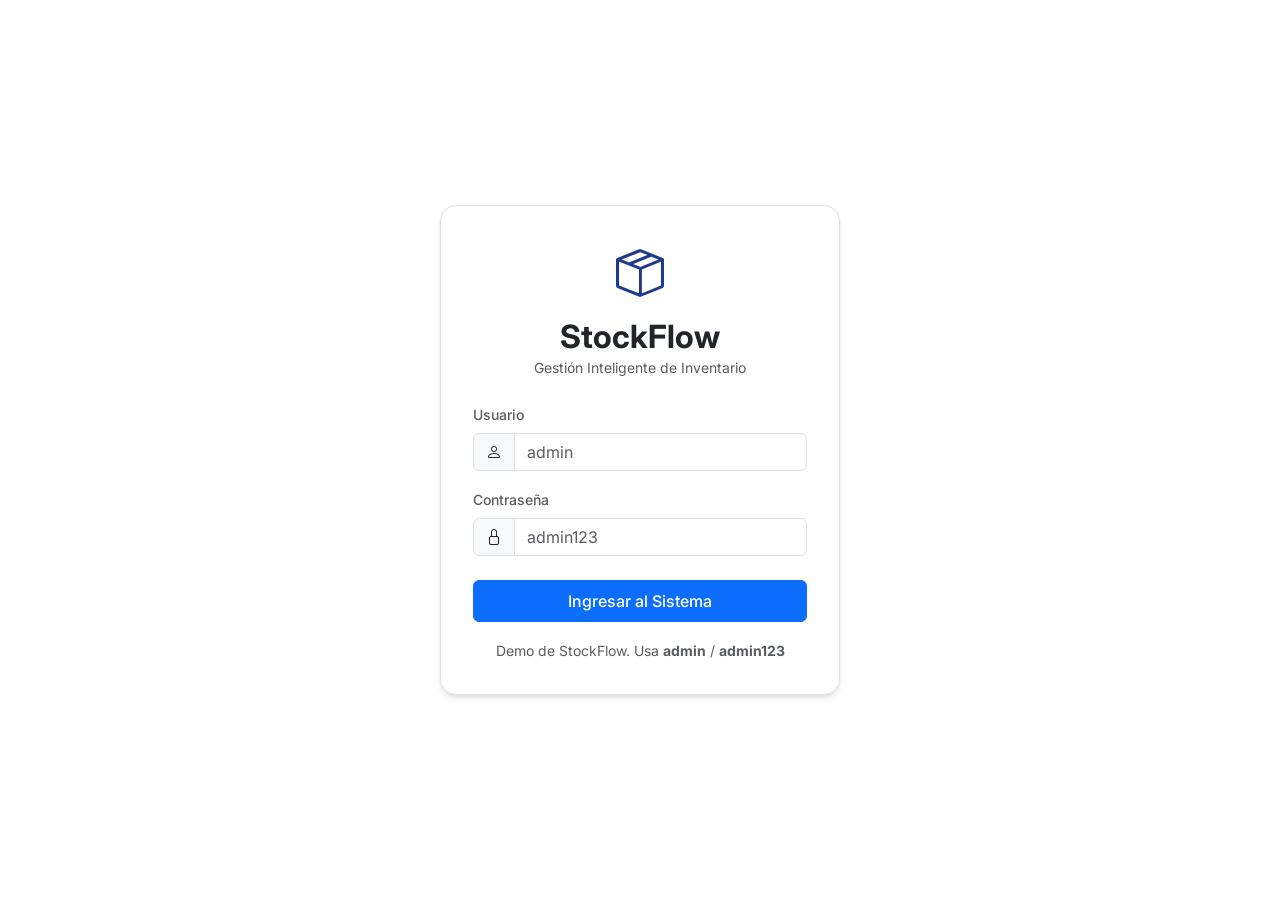
==== index.html @ fd6ed376 "Primer commit del proyecto StockFlow" ====
<!DOCTYPE html>
<html lang="es">
<head>
    <meta charset="UTF-8">
    <meta name="viewport" content="width=device-width, initial-scale=1.0">
    <title>Iniciar Sesión - StockFlow</title>
    <!-- Bootstrap CSS -->
    <link href="https://cdn.jsdelivr.net/npm/bootstrap@5.3.3/dist/css/bootstrap.min.css" rel="stylesheet">
    <!-- Bootstrap Icons -->
    <link rel="stylesheet" href="https://cdn.jsdelivr.net/npm/bootstrap-icons@1.11.3/font/bootstrap-icons.min.css">
    <!-- Google Fonts -->
    <link href="https://fonts.googleapis.com/css2?family=Inter:wght@300;400;500;600;700&display=swap" rel="stylesheet">
    <!-- Theme script (prevents FOUC) -->
    <script src="assets/js/theme.js"></script>
    <style>
        body {
            font-family: 'Inter', sans-serif;
            background-color: var(--bs-body-bg);
            height: 100vh;
            display: flex;
            align-items: center;
            justify-content: center;
        }
        .login-card {
            width: 100%;
            max-width: 400px;
            padding: 2rem;
            border-radius: 1rem;
            box-shadow: 0 4px 6px -1px rgba(0, 0, 0, 0.1), 0 2px 4px -1px rgba(0, 0, 0, 0.06);
            background-color: var(--bs-card-bg, #fff);
            border: 1px solid var(--bs-border-color);
        }
        .logo-icon {
            font-size: 3rem;
            color: #1e3a8a;
        }
        [data-bs-theme="dark"] .logo-icon {
            color: #3b82f6;
        }
    </style>
</head>
<body>
    
    <div class="login-card">
        <div class="text-center mb-4">
            <i class="bi bi-box-seam logo-icon"></i>
            <h2 class="fw-bold mt-2 mb-0">StockFlow</h2>
            <p class="text-muted small">Gestión Inteligente de Inventario</p>
        </div>

        <form id="formLogin">
            <div id="loginError" class="alert alert-danger d-none small py-2">
                Usuario o contraseña incorrectos.
            </div>

            <div class="mb-3">
                <label class="form-label text-muted small fw-medium">Usuario</label>
                <div class="input-group">
                    <span class="input-group-text"><i class="bi bi-person"></i></span>
                    <input type="text" class="form-control" id="loginUsername" placeholder="admin" required>
                </div>
            </div>

            <div class="mb-4">
                <label class="form-label text-muted small fw-medium">Contraseña</label>
                <div class="input-group">
                    <span class="input-group-text"><i class="bi bi-lock"></i></span>
                    <input type="password" class="form-control" id="loginPassword" placeholder="admin123" required>
                </div>
            </div>

            <button type="submit" class="btn btn-primary w-100 py-2 fw-medium mb-3">
                Ingresar al Sistema
            </button>
            
            <div class="text-center">
                <span class="text-muted small">Demo de StockFlow. Usa <b>admin</b> / <b>admin123</b></span>
            </div>
        </form>
    </div>

    <!-- Bootstrap JS Bundle -->
    <script src="https://cdn.jsdelivr.net/npm/bootstrap@5.3.3/dist/js/bootstrap.bundle.min.js"></script>
    <!-- Auth Logic -->
    <script src="assets/js/auth.js"></script>
</body>
</html>
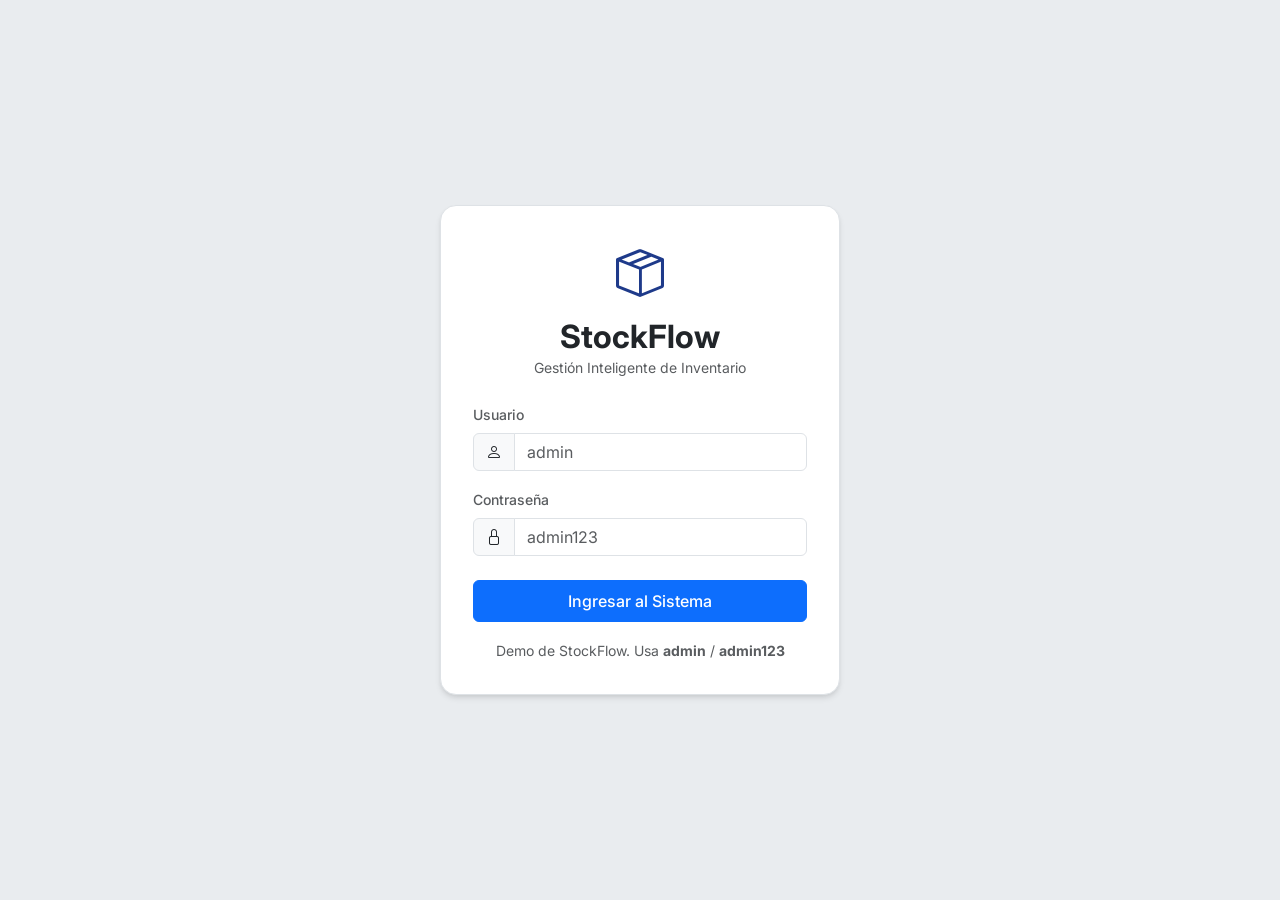
==== commit ceedd9ef: "Correcion el login cuando esta en tema oscuro" ====
--- a/index.html
+++ b/index.html
@@ -15,7 +15,7 @@
     <style>
         body {
             font-family: 'Inter', sans-serif;
-            background-color: var(--bs-body-bg);
+            background-color: var(--bs-secondary-bg);
             height: 100vh;
             display: flex;
             align-items: center;
@@ -27,7 +27,7 @@
             padding: 2rem;
             border-radius: 1rem;
             box-shadow: 0 4px 6px -1px rgba(0, 0, 0, 0.1), 0 2px 4px -1px rgba(0, 0, 0, 0.06);
-            background-color: var(--bs-card-bg, #fff);
+            background-color: var(--bs-body-bg);
             border: 1px solid var(--bs-border-color);
         }
         .logo-icon {
